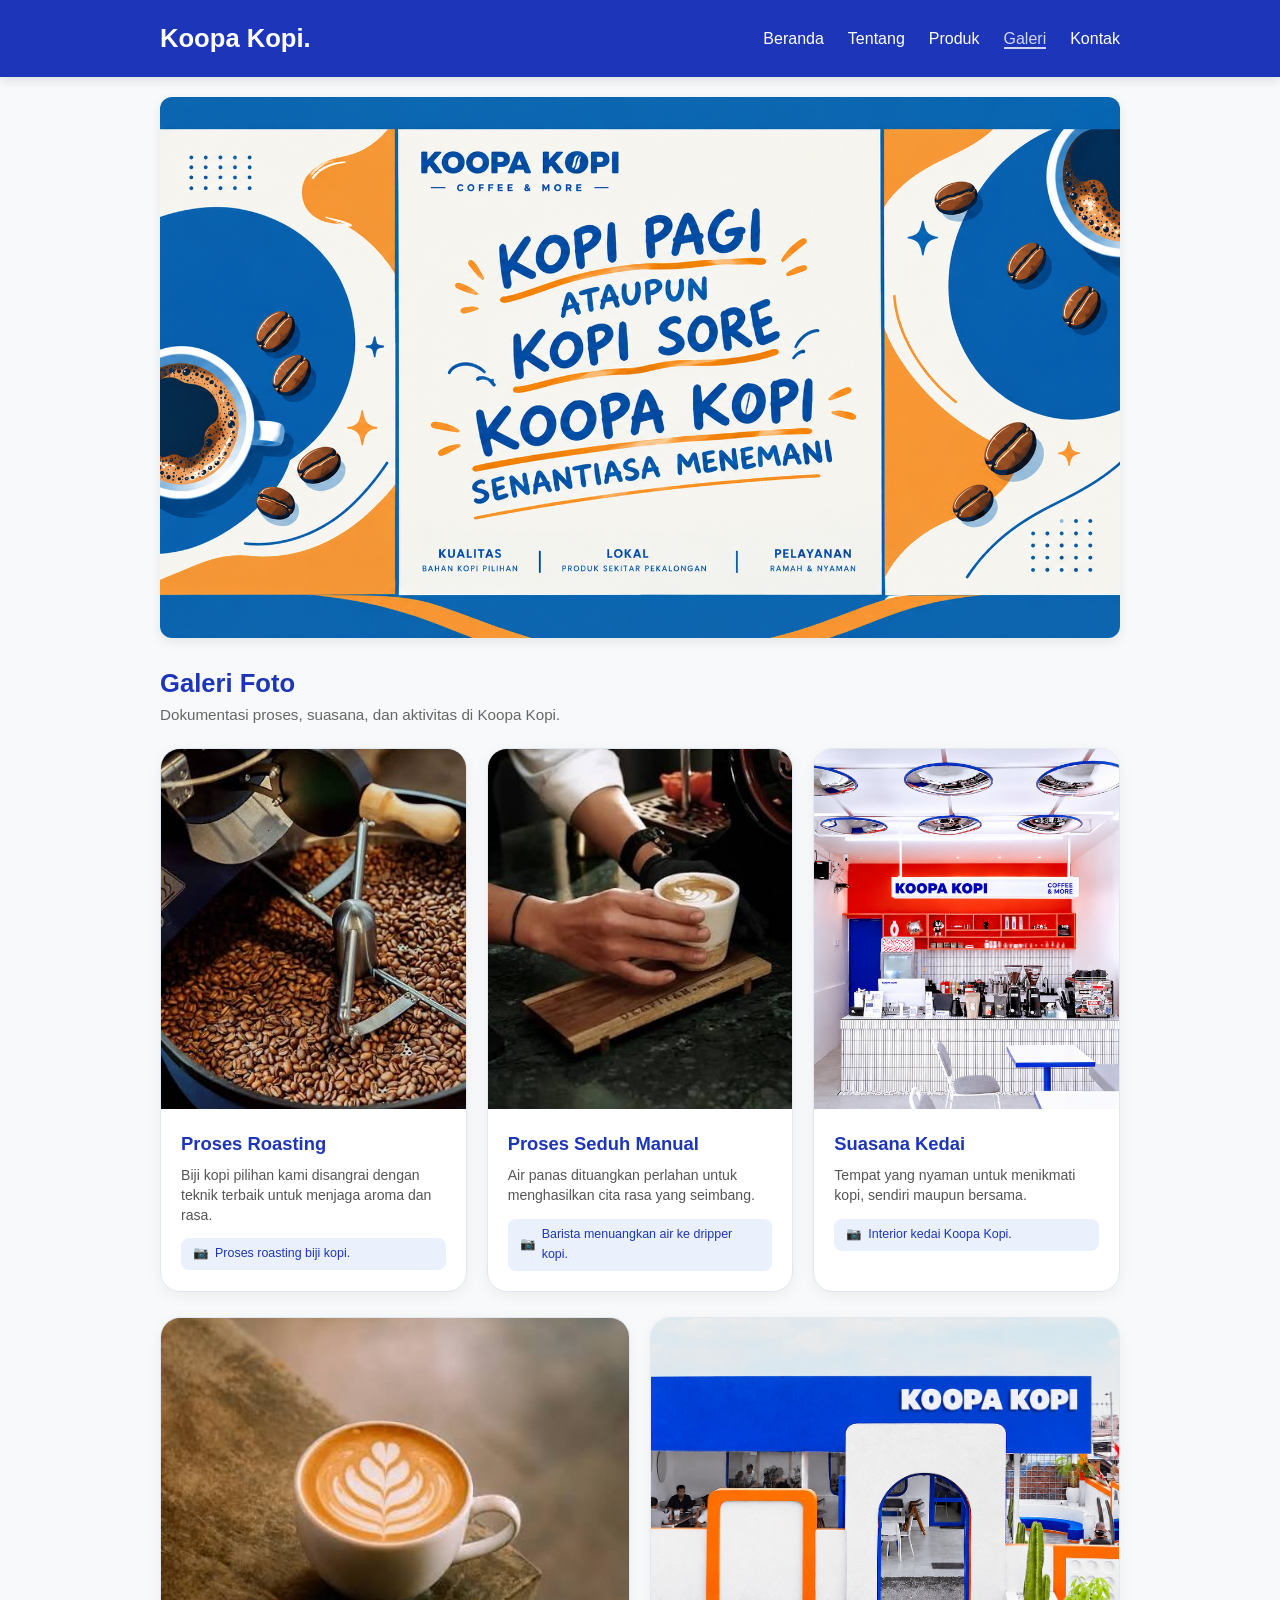
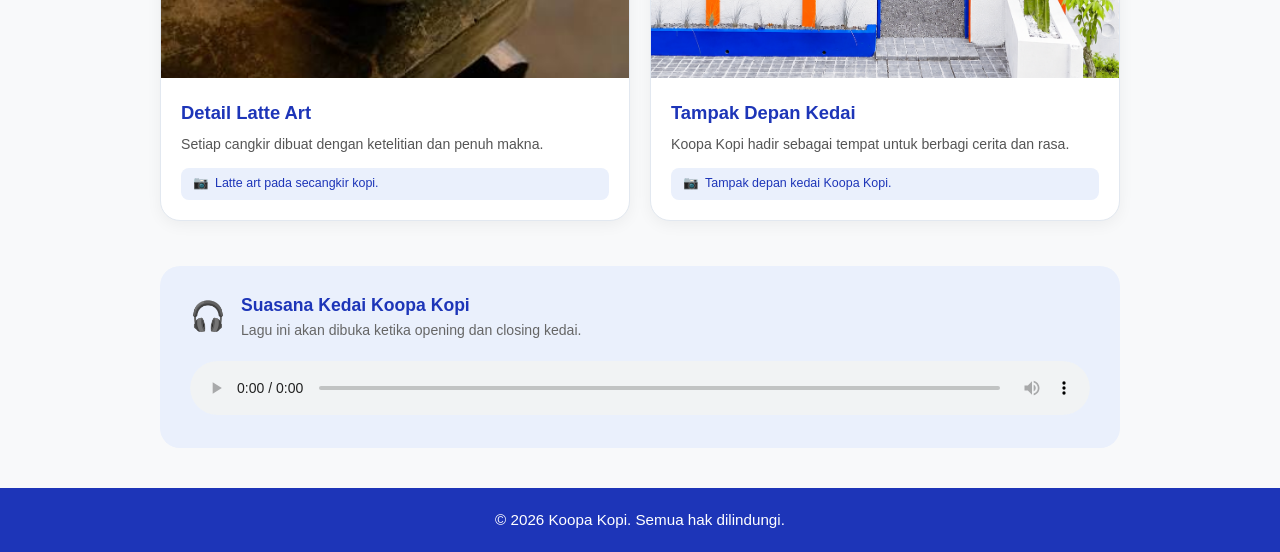
==== galeri.html @ 56ca314f "Menambahkan halaman produk, galeri,audio  dan pembaruan CSS" ====
<!DOCTYPE html>
<html lang="id">
<head>
  <meta charset="UTF-8">
  <meta name="viewport" content="width=device-width, initial-scale=1.0">
  <title>Koopa Kopi - Galeri</title>
  <link rel="stylesheet" href="css/style.css">
</head>
<body>

  <!-- Header & Navigation -->
  <header class="navbar">
    <div class="container nav-container">
      <a href="index.html" class="logo">Koopa Kopi.</a>
      <nav>
        <ul class="nav-links">
          <li><a href="index.html">Beranda</a></li>
          <li><a href="tentang.html">Tentang</a></li>
          <li><a href="produk.html">Produk</a></li>
          <li><a href="galeri.html" class="active">Galeri</a></li>
          <li><a href="#kontak" class="nav-kontak">Kontak</a></li>
        </ul>
      </nav>
    </div>
  </header>

  <!-- Main Content -->
  <main class="container">

    <!-- Hero Banner Galeri -->
    <section class="hero-section">
      <img src="Assets/images/bannergaleri.png" alt="Koopa Kopi Banner - Kopi Pagi ataupun Kopi Sore" class="responsive-banner">
    </section>

    <!-- Galeri Foto Section -->
    <section class="section-block">
      <div class="section-header">
        <h2>Galeri Foto</h2>
        <p>Dokumentasi proses, suasana, dan aktivitas di Koopa Kopi.</p>
      </div>

      <!-- Baris 1: 3 Kolom Card -->
      <div class="gallery-grid-3">
        <!-- Item 1 -->
        <article class="gallery-card">
          <img src="Assets/images/roastkoopa.png" alt="Proses Roasting" class="gallery-card-img">
          <div class="gallery-card-body">
            <h3>Proses Roasting</h3>
            <p class="gallery-desc">Biji kopi pilihan kami disangrai dengan teknik terbaik untuk menjaga aroma dan rasa.</p>
            <div class="gallery-meta-tag">
              <span class="icon-camera">📷</span>
              <span>Proses roasting biji kopi.</span>
            </div>
          </div>
        </article>

        <!-- Item 2 -->
        <article class="gallery-card">
          <img src="Assets/images/seduhkoopa.png" alt="Proses Seduh Manual" class="gallery-card-img">
          <div class="gallery-card-body">
            <h3>Proses Seduh Manual</h3>
            <p class="gallery-desc">Air panas dituangkan perlahan untuk menghasilkan cita rasa yang seimbang.</p>
            <div class="gallery-meta-tag">
              <span class="icon-camera">📷</span>
              <span>Barista menuangkan air ke dripper kopi.</span>
            </div>
          </div>
        </article>

        <!-- Item 3 -->
        <article class="gallery-card">
          <img src="Assets/images/innerkoopa.png" alt="Suasana Kedai" class="gallery-card-img">
          <div class="gallery-card-body">
            <h3>Suasana Kedai</h3>
            <p class="gallery-desc">Tempat yang nyaman untuk menikmati kopi, sendiri maupun bersama.</p>
            <div class="gallery-meta-tag">
              <span class="icon-camera">📷</span>
              <span>Interior kedai Koopa Kopi.</span>
            </div>

          </div>
        </article>
      </div>

      <!-- Baris 2: 2 Kolom Card -->
      <div class="gallery-grid-2">
        <!-- Item 4 -->
        <article class="gallery-card">
          <img src="Assets/images/latteart.png" alt="Detail Latte Art" class="gallery-card-img">
          <div class="gallery-card-body">
            <h3>Detail Latte Art</h3>
            <p class="gallery-desc">Setiap cangkir dibuat dengan ketelitian dan penuh makna.</p>
            <div class="gallery-meta-tag">
              <span class="icon-camera">📷</span>
              <span>Latte art pada secangkir kopi.</span>
            </div>
          </div>
        </article>

        <!-- Item 5 -->
        <article class="gallery-card">
          <img src="Assets/images/koopakedai.png" alt="Tampak Depan Kedai" class="gallery-card-img">
          <div class="gallery-card-body">
            <h3>Tampak Depan Kedai</h3>
            <p class="gallery-desc">Koopa Kopi hadir sebagai tempat untuk berbagi cerita dan rasa.</p>
            <div class="gallery-meta-tag">
              <span class="icon-camera">📷</span>
              <span>Tampak depan kedai Koopa Kopi.</span>
            </div>
          </div>
        </article>
      </div>
    </section>

    <!-- Audio Player Section -->
    <section class="audio-section">
      <div class="audio-container">
        <div class="audio-info">
          <div class="audio-icon">🎧</div>
          <div>
            <h3>Suasana Kedai Koopa Kopi</h3>
            <p>Lagu ini akan dibuka ketika opening dan closing kedai.</p>
          </div>
        </div>
        <div class="audio-player-wrapper">
          <audio controls class="custom-audio-player">
            <source src="assets/audio/lalukoopa.mp3" type="audio/mpeg">
            
          </audio>
        </div>
      </div>
    </section>

  </main>

  <!-- Footer -->
  <footer class="footer">
    <p>© 2026 Koopa Kopi. Semua hak dilindungi.</p>
  </footer>

  <script src="js/script.js"></script>
</body>
</html>
---- css/style.css ----
/* Reset & General Styles */
* {
  margin: 0;
  padding: 0;
  box-sizing: border-box;
  font-family: 'Segoe UI', Tahoma, Geneva, Verdana, sans-serif;
}

body {
  background-color: #f8f9fa;
  color: #333333;
  line-height: 1.6;
}

.container {
  max-width: 1000px;
  margin: 0 auto;
  padding: 0 20px;
}

/* Navbar Style */
.navbar {
  background-color: #1d35b8;
  color: #ffffff;
  padding: 18px 0;
  position: sticky;
  top: 0;
  z-index: 1000;
  box-shadow: 0 4px 10px rgba(0, 0, 0, 0.1);
}

.nav-container {
  display: flex;
  justify-content: space-between;
  align-items: center;
}

.logo {
  font-size: 1.6rem;
  font-weight: 800;
  color: #ffffff;
  text-decoration: none;
}

.nav-links {
  list-style: none;
  display: flex;
  gap: 24px;
}

.nav-links a {
  color: #ffffff;
  text-decoration: none;
  font-size: 1rem;
  font-weight: 500;
  transition: opacity 0.3s ease;
}

.nav-links a:hover,
.nav-links a.active {
  opacity: 0.8;
  border-bottom: 2px solid #ffffff;
}

/* Responsive Banner Header */
.hero-section {
  margin-top: 20px;
  margin-bottom: 25px;
}

.responsive-banner {
  width: 100%;
  height: auto;
  display: block;
  border-radius: 12px;
  box-shadow: 0 4px 12px rgba(0, 0, 0, 0.08);
}

/* Sub-headline & Promo */
.promo-section {
  margin-bottom: 30px;
}

.sub-headline {
  font-weight: 700;
  font-size: 1.1rem;
  color: #222222;
  margin-bottom: 15px;
}

.btn-primary {
  background-color: #2339c9;
  color: #ffffff;
  border: none;
  padding: 10px 20px;
  border-radius: 20px;
  font-size: 0.95rem;
  font-weight: 600;
  cursor: pointer;
  transition: background-color 0.3s ease;
}

.btn-primary:hover {
  background-color: #1a2ba3;
}

.promo-box {
  margin-top: 15px;
  background-color: #e2e8f0;
  border-radius: 20px;
  padding: 10px 20px;
  display: inline-block;
  font-size: 0.85rem;
  color: #111111;
  box-shadow: 0 2px 6px rgba(0,0,0,0.05);
}

.hidden {
  display: none;
}

/* Menu Section (Cards) */
.menu-section {
  margin-bottom: 35px;
}

.card-grid {
  display: grid;
  grid-template-columns: repeat(auto-fit, minmax(280px, 1fr));
  gap: 20px;
}

.card {
  background-color: #ff6b00;
  color: #ffffff;
  border-radius: 24px;
  padding: 20px;
  box-shadow: 0 6px 15px rgba(255, 107, 0, 0.25);
  display: flex;
  flex-direction: column;
}

.card-img {
  width: 100%;
  aspect-ratio: 3 / 4;
  object-fit: cover;
  border-radius: 16px;
  margin-bottom: 15px;
}

.card-body {
  display: flex;
  flex-direction: column;
  flex-grow: 1;
}

.card-title {
  font-size: 1.3rem;
  margin-bottom: 8px;
}

.card-desc {
  font-size: 0.95rem;
  line-height: 1.4;
  margin-bottom: 15px;
  flex-grow: 1;
}

.card-price {
  font-size: 1.4rem;
  font-weight: 800;
}

/* Jam Buka & Lokasi */
.info-section {
  background-color: #1d35b8;
  border-radius: 24px;
  padding: 25px;
  color: #ffffff;
  margin-bottom: 35px;
  box-shadow: 0 6px 15px rgba(29, 53, 184, 0.2);
}

.info-main-title {
  font-size: 1.8rem;
  margin-bottom: 20px;
}

.info-grid {
  display: grid;
  grid-template-columns: repeat(auto-fit, minmax(280px, 1fr));
  gap: 20px;
}

.info-box {
  background-color: #ffffff;
  color: #111111;
  border-radius: 20px;
  padding: 25px 20px;
  display: flex;
  flex-direction: column;
  justify-content: center;
  font-size: 1.05rem;
  line-height: 1.6;
}

/* Halaman Tentang - Nilai Kami */
.values-section {
  margin-bottom: 40px;
}

.section-title {
  font-size: 1.8rem;
  margin-bottom: 20px;
  color: #111111;
}

.values-list {
  display: flex;
  flex-direction: column;
  gap: 15px;
}

.value-card {
  background-color: #ff6b00;
  color: #ffffff;
  border-radius: 20px;
  padding: 20px 25px;
  box-shadow: 0 4px 12px rgba(255, 107, 0, 0.2);
}

.value-card h3 {
  font-size: 1.4rem;
  margin-bottom: 6px;
}

.value-card p {
  font-size: 0.95rem;
  line-height: 1.5;
}

/* Kontak Singkat */
.contact-section {
  padding: 20px 0;
  margin-bottom: 40px;
}

.contact-section h2 {
  font-size: 1.4rem;
  margin-bottom: 8px;
  color: #111111;
}

.contact-section p {
  font-size: 1rem;
  margin-bottom: 10px;
  color: #444444;
}

.btn-whatsapp {
  color: #111111;
  font-weight: 700;
  text-decoration: underline;
  font-size: 1rem;
  display: inline-block;
}

.btn-whatsapp:hover {
  color: #1d35b8;
}

/* Footer Style */
.footer {
  background-color: #1d35b8;
  color: #ffffff;
  text-align: center;
  padding: 20px 0;
  margin-top: 40px;
  font-size: 0.95rem;
}

/* Mobile Responsiveness */
@media (max-width: 600px) {
  .nav-container {
    flex-direction: column;
    gap: 10px;
  }
  
  .info-main-title {
    font-size: 1.5rem;
  }
}

/* Additional Styles for Produk Page */
/* Hero Banner Produk */
.product-hero {
  background-color: #eaf0fc;
  border-radius: 24px;
  padding: 40px;
  display: flex;
  align-items: center;
  justify-content: space-between;
  gap: 30px;
  margin-top: 20px;
  margin-bottom: 40px;
}

.product-hero-text {
  flex: 1;
}

.tag-orange {
  color: #ff6b00;
  font-weight: 700;
  font-size: 1.1rem;
  display: block;
  margin-bottom: 8px;
}

.product-hero-text h1 {
  color: #1d35b8;
  font-size: 2.2rem;
  line-height: 1.2;
  margin-bottom: 12px;
  font-weight: 800;
}

.product-hero-text p {
  color: #666666;
  font-size: 0.95rem;
}

.product-hero-img {
  flex: 1;
}

/* Section Common Titles */
.section-block {
  margin-bottom: 45px;
}

.section-header h2 {
  color: #1d35b8;
  font-size: 1.6rem;
  font-weight: 700;
}

.section-header p {
  color: #666666;
  font-size: 0.95rem;
  margin-bottom: 20px;
}

/* Kategori Produk */
.kategori-grid {
  background-color: #ffffff;
  border-radius: 20px;
  padding: 30px;
  display: flex;
  gap: 30px;
  box-shadow: 0 4px 15px rgba(0,0,0,0.03);
}

.kategori-list {
  flex: 1;
  display: flex;
  flex-direction: column;
  gap: 20px;
  justify-content: center;
}

.kategori-item {
  display: flex;
  align-items: center;
  gap: 15px;
}

.icon-circle {
  width: 44px;
  height: 44px;
  background-color: #1d35b8;
  color: #ffffff;
  border-radius: 50%;
  display: flex;
  align-items: center;
  justify-content: center;
  flex-shrink: 0;
}

.kategori-item h3 {
  font-size: 1rem;
  color: #1d35b8;
  font-weight: 700;
}

.kategori-item p {
  font-size: 0.85rem;
  color: #666666;
}

.kategori-illustration {
  flex: 1;
  background-color: #eaf0fc;
  border-radius: 16px;
  padding: 20px;
  text-align: center;
}

.illustration-img {
  max-width: 100%;
  height: auto;
  max-height: 180px;
  margin-bottom: 15px;
}

.caption-box h4 {
  font-size: 0.85rem;
  color: #1d35b8;
  margin-bottom: 4px;
  text-align: left;
}

.caption-box p {
  font-size: 0.75rem;
  color: #666666;
  text-align: left;
  line-height: 1.3;
}

/* Tabel Harga Produk */
.table-container {
  background-color: #ffffff;
  border-radius: 16px;
  overflow: hidden;
  box-shadow: 0 4px 15px rgba(0,0,0,0.03);
  border: 1px solid #e0e0e0;
}

.table-title {
  background-color: #1d35b8;
  color: #ffffff;
  padding: 10px 20px;
  font-size: 0.85rem;
  font-weight: 600;
}

.product-table {
  width: 100%;
  border-collapse: collapse;
  text-align: left;
}

.product-table th, 
.product-table td {
  padding: 12px 20px;
  font-size: 0.9rem;
}

.product-table th {
  background-color: #1d35b8;
  color: #ffffff;
  font-weight: 600;
  border-top: 1px solid rgba(255,255,255,0.2);
}

.product-table tbody tr {
  border-bottom: 1px solid #eeeeee;
}

.product-table tbody tr:nth-child(even) {
  background-color: #fcfcfc;
}

.product-table tbody tr:last-child {
  border-bottom: none;
}

.badge-orange {
  background-color: #ff6b00;
  color: #ffffff;
  font-size: 0.7rem;
  padding: 2px 8px;
  border-radius: 10px;
  margin-left: 6px;
  font-weight: 600;
}

/* Galeri Grid - 4 Kolom */
.gallery-grid {
  grid-template-columns: repeat(auto-fit, minmax(220px, 1fr));
}

.card-with-badge {
  position: relative;
}

.card-badge {
  position: absolute;
  top: 12px;
  right: 12px;
  background-color: #ff6b00;
  color: #ffffff;
  font-size: 0.75rem;
  font-weight: 700;
  padding: 4px 10px;
  border-radius: 12px;
  box-shadow: 0 2px 5px rgba(0,0,0,0.2);
}

/* Responsive produk.html */
@media (max-width: 768px) {
  .product-hero,
  .kategori-grid {
    flex-direction: column;
  }
}

/* Galeri HTML */

/* Grid Layout Galeri Baris 1 (3 Kolom) */
.gallery-grid-3 {
  display: grid;
  grid-template-columns: repeat(auto-fit, minmax(280px, 1fr));
  gap: 20px;
  margin-bottom: 25px;
}

/* Grid Layout Galeri Baris 2 (2 Kolom) */
.gallery-grid-2 {
  display: grid;
  grid-template-columns: repeat(auto-fit, minmax(320px, 1fr));
  gap: 20px;
  margin-bottom: 40px;
}

/* Card Galeri Style */
.gallery-card {
  background-color: #ffffff;
  border-radius: 20px;
  overflow: hidden;
  box-shadow: 0 4px 15px rgba(0, 0, 0, 0.05);
  border: 1px solid #e2e8f0;
  display: flex;
  flex-direction: column;
}

.gallery-card-img {
  width: 100%;
  height: 360px;
  object-fit: cover;
}

.gallery-card-body {
  padding: 20px;
  display: flex;
  flex-direction: column;
  gap: 8px;
  flex-grow: 1;
}

.gallery-card-body h3 {
  color: #1d35b8;
  font-size: 1.15rem;
  font-weight: 700;
}

.gallery-desc {
  color: #555555;
  font-size: 0.88rem;
  line-height: 1.4;
}

.gallery-meta-tag {
  background-color: #eaf0fc;
  color: #1d35b8;
  padding: 6px 12px;
  border-radius: 8px;
  font-size: 0.78rem;
  display: flex;
  align-items: center;
  gap: 6px;
  margin-top: 5px;
}

.gallery-alt-text {
  color: #888888;
  font-size: 0.72rem;
}

/* Audio Player Section */
.audio-section {
  margin-bottom: 40px;
}

.audio-container {
  background-color: #eaf0fc;
  border-radius: 20px;
  padding: 25px 30px;
  display: flex;
  flex-direction: column;
  gap: 20px;
}

.audio-info {
  display: flex;
  align-items: center;
  gap: 15px;
}

.audio-icon {
  font-size: 1.8rem;
  color: #1d35b8;
}

.audio-info h3 {
  color: #1d35b8;
  font-size: 1.1rem;
  font-weight: 700;
}

.audio-info p {
  color: #666666;
  font-size: 0.88rem;
}

.custom-audio-player {
  width: 100%;
  border-radius: 30px;
  outline: none;
}
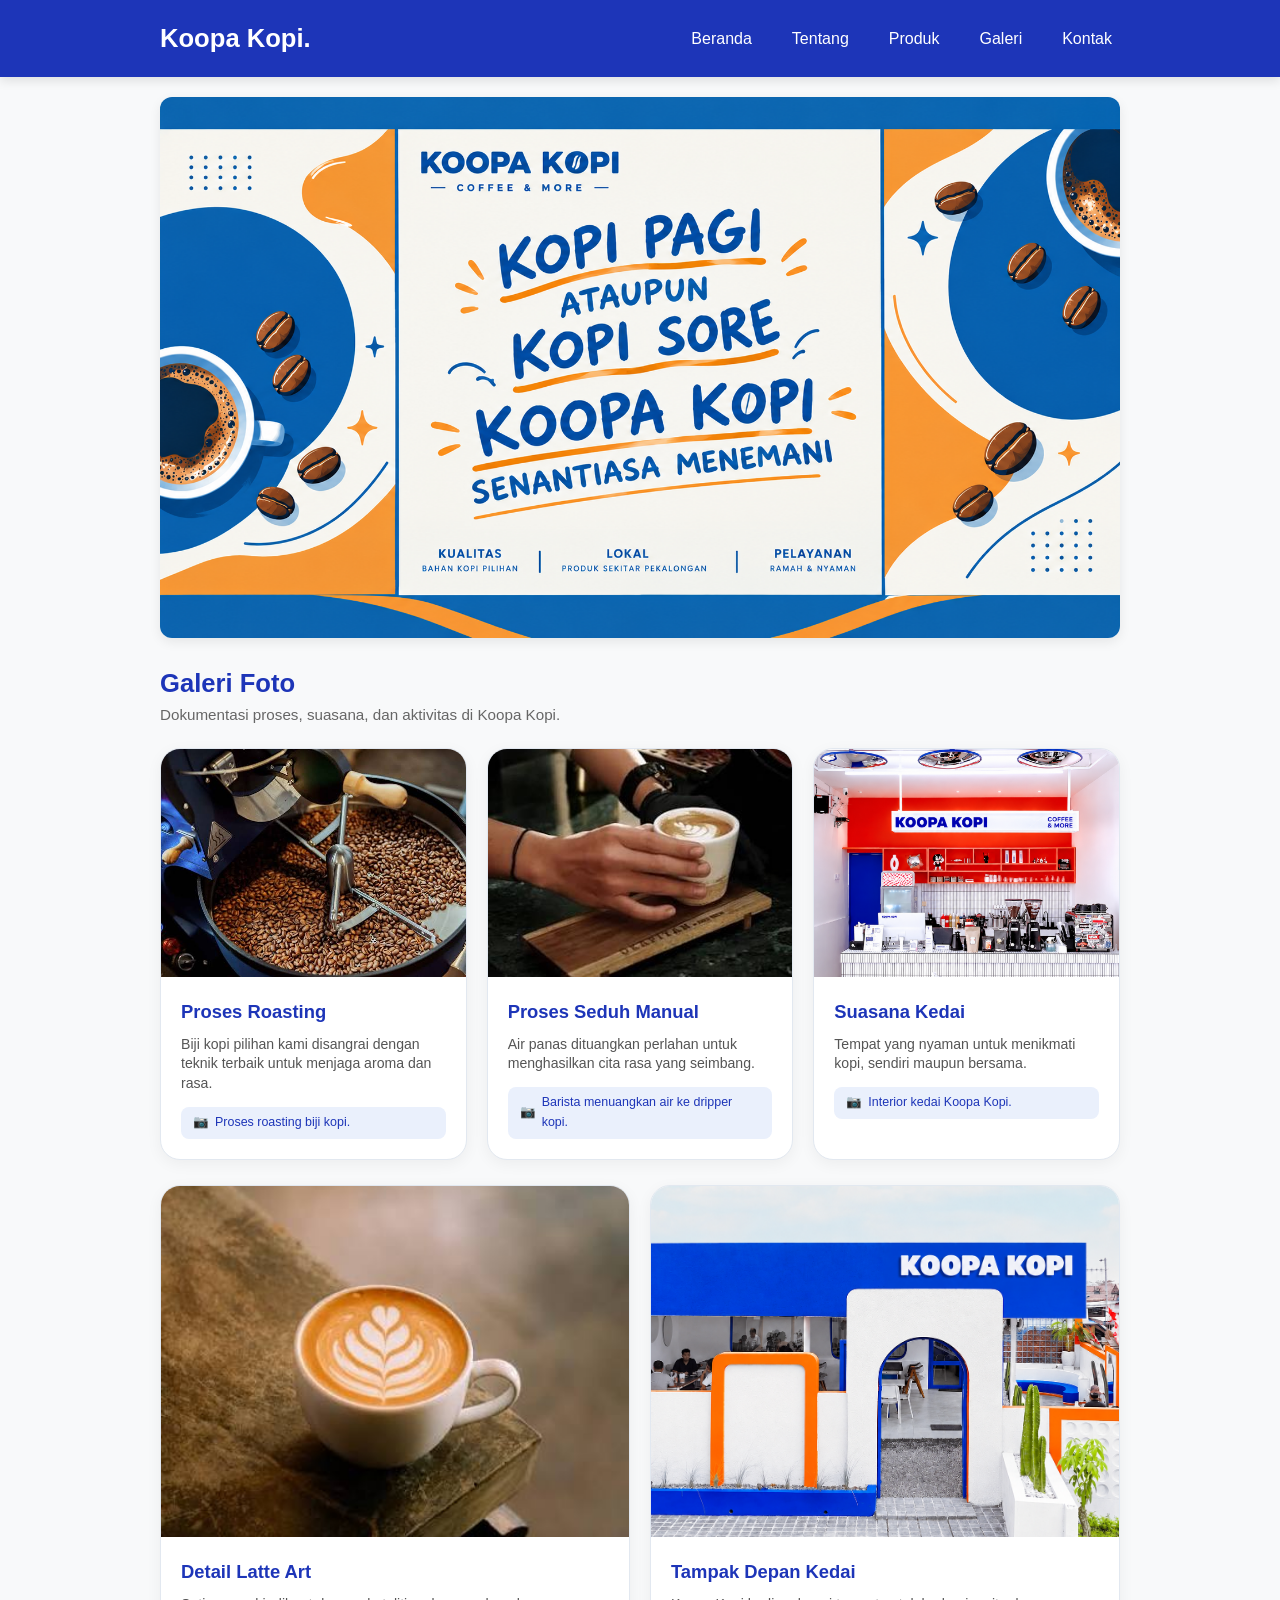
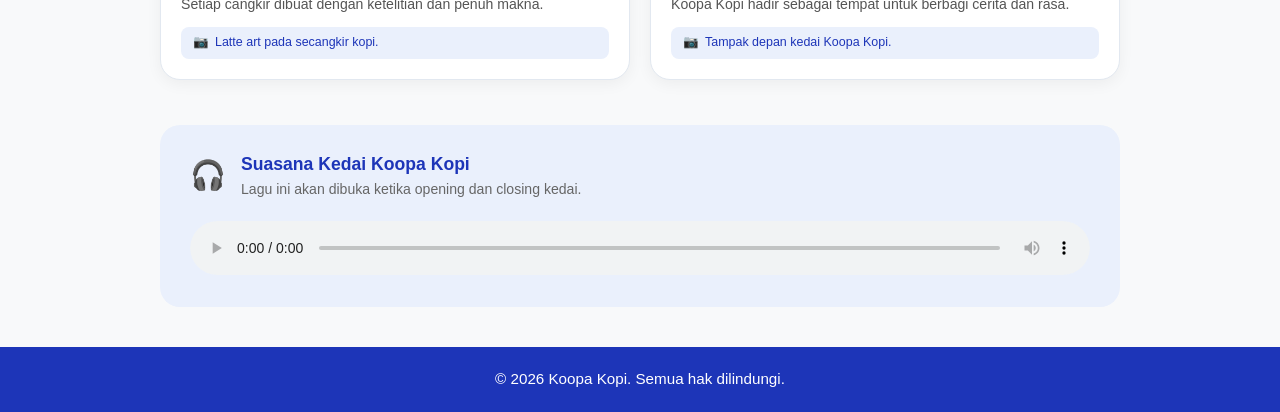
==== commit 3cfe9993: "P-08 feat: tambahkan hamburger menu mobile view dan update header navbar sesuai saran pak reza." ====
--- a/galeri.html
+++ b/galeri.html
@@ -9,20 +9,24 @@
 <body>
 
   <!-- Header & Navigation -->
-  <header class="navbar">
-    <div class="container nav-container">
-      <a href="index.html" class="logo">Koopa Kopi.</a>
-      <nav>
-        <ul class="nav-links">
-          <li><a href="index.html">Beranda</a></li>
-          <li><a href="tentang.html">Tentang</a></li>
-          <li><a href="produk.html">Produk</a></li>
-          <li><a href="galeri.html" class="active">Galeri</a></li>
-          <li><a href="#kontak" class="nav-kontak">Kontak</a></li>
-        </ul>
-      </nav>
-    </div>
-  </header>
+<header class="navbar">
+  <div class="container nav-container">
+    <a href="index.html" class="logo">Koopa Kopi.</a>
+    
+    <nav>
+      <input type="checkbox" id="menu-toggle" class="menu-toggle">
+      <label for="menu-toggle" class="hamburger">&#9776;</label>
+
+      <ul class="nav-links">
+        <li><a href="index.html">Beranda</a></li>
+        <li><a href="tentang.html">Tentang</a></li>
+        <li><a href="produk.html">Produk</a></li>
+        <li><a href="galeri.html">Galeri</a></li>
+        <li><a href="kontak.html">Kontak</a></li>
+      </ul>
+    </nav>
+  </div>
+</header>
 
   <!-- Main Content -->
   <main class="container">
@@ -124,7 +128,7 @@
         </div>
         <div class="audio-player-wrapper">
           <audio controls class="custom-audio-player">
-            <source src="assets/audio/lalukoopa.mp3" type="audio/mpeg">
+            <source src="Assets/audio/lalukoopa.mp3" type="audio/mpeg">
             
           </audio>
         </div>
--- a/css/style.css
+++ b/css/style.css
@@ -1,27 +1,78 @@
-/* Reset & General Styles */
-* {
+:root {
+  --color-primary: #1d35b8;
+  --color-primary-strong: #142588;
+  --color-focus: #ff6b00;
+  --color-focus-hover: #e05e00;
+
+  --color-surface: #ffffff;
+  --color-surface-subtle: #f8f9fa;
+  --color-surface-accent: #eaf0fc;
+  --color-text: #333333;
+  --color-text-dark: #111111;
+  --color-muted: #666666;
+  --color-border: #e0e0e0;
+  --color-border-dark: #cbd5e1;
+
+  --font-family: 'Segoe UI', Tahoma, Geneva, Verdana, sans-serif;
+  --line-height-body: 1.6;
+  --line-height-heading: 1.25;
+
+  --space-1: 4px;
+  --space-2: 8px;
+  --space-3: 12px;
+  --space-4: 16px;
+  --space-5: clamp(16px, 2.5vw, 20px);
+  --space-6: clamp(20px, 3.5vw, 25px);
+  --space-7: clamp(28px, 4.5vw, 35px);
+
+  --radius-sm: 8px;
+  --radius-md: 12px;
+  --radius-lg: 16px;
+  --radius-xl: 20px;
+  --radius-pill: 30px;
+
+  --shadow-sm: 0 2px 6px rgba(0, 0, 0, 0.05);
+  --shadow-md: 0 4px 12px rgba(0, 0, 0, 0.08);
+  --shadow-lg: 0 6px 15px rgba(29, 53, 184, 0.2);
+  --shadow-orange: 0 6px 15px rgba(255, 107, 0, 0.25);
+}
+
+/* reset & focus keyboard */
+*, *::before, *::after {
   margin: 0;
   padding: 0;
   box-sizing: border-box;
-  font-family: 'Segoe UI', Tahoma, Geneva, Verdana, sans-serif;
+  font-family: var(--font-family);
 }
 
 body {
-  background-color: #f8f9fa;
-  color: #333333;
-  line-height: 1.6;
-}
-
+  background-color: var(--color-surface-subtle);
+  color: var(--color-text);
+  line-height: var(--line-height-body);
+  overflow-x: hidden;
+}
+
+:focus-visible {
+  outline: 3px solid var(--color-focus);
+  outline-offset: 3px;
+}
+
+img, video {
+  max-width: 100%;
+  height: auto;
+  display: block;
+}
+
+/* layout & navbar */
 .container {
   max-width: 1000px;
   margin: 0 auto;
-  padding: 0 20px;
-}
-
-/* Navbar Style */
+  padding: 0 var(--space-5);
+}
+
 .navbar {
-  background-color: #1d35b8;
-  color: #ffffff;
+  background-color: var(--color-primary);
+  color: var(--color-surface);
   padding: 18px 0;
   position: sticky;
   top: 0;
@@ -31,69 +82,74 @@
 
 .nav-container {
   display: flex;
-  justify-content: space-between;
+  flex-direction: column;
   align-items: center;
+  gap: 12px;
 }
 
 .logo {
-  font-size: 1.6rem;
+  font-size: clamp(1.3rem, 1rem + 1vw, 1.6rem);
   font-weight: 800;
-  color: #ffffff;
+  color: var(--color-surface);
   text-decoration: none;
 }
 
 .nav-links {
   list-style: none;
   display: flex;
-  gap: 24px;
+  flex-wrap: wrap;
+  justify-content: center;
+  gap: 12px 24px;
 }
 
 .nav-links a {
-  color: #ffffff;
+  color: var(--color-surface);
   text-decoration: none;
   font-size: 1rem;
   font-weight: 500;
-  transition: opacity 0.3s ease;
+  padding: var(--space-1) var(--space-2);
+  border-radius: var(--radius-sm);
+  transition: opacity 0.3s ease, background-color 0.3s ease;
 }
 
 .nav-links a:hover,
 .nav-links a.active {
-  opacity: 0.8;
-  border-bottom: 2px solid #ffffff;
-}
-
-/* Responsive Banner Header */
+  opacity: 0.9;
+  border-bottom: 2px solid var(--color-surface);
+  background-color: var(--color-primary-strong);
+}
+
+/* hero section */
 .hero-section {
-  margin-top: 20px;
-  margin-bottom: 25px;
+  margin-top: var(--space-5);
+  margin-bottom: var(--space-6);
 }
 
 .responsive-banner {
   width: 100%;
   height: auto;
-  display: block;
-  border-radius: 12px;
-  box-shadow: 0 4px 12px rgba(0, 0, 0, 0.08);
-}
-
-/* Sub-headline & Promo */
+  object-fit: cover;
+  border-radius: var(--radius-md);
+  box-shadow: var(--shadow-md);
+}
+
 .promo-section {
   margin-bottom: 30px;
 }
 
 .sub-headline {
   font-weight: 700;
-  font-size: 1.1rem;
+  font-size: clamp(1rem, 0.9rem + 0.5vw, 1.1rem);
   color: #222222;
   margin-bottom: 15px;
 }
 
 .btn-primary {
-  background-color: #2339c9;
-  color: #ffffff;
+  background-color: var(--color-primary);
+  color: var(--color-surface);
   border: none;
   padding: 10px 20px;
-  border-radius: 20px;
+  border-radius: var(--radius-pill);
   font-size: 0.95rem;
   font-weight: 600;
   cursor: pointer;
@@ -101,50 +157,51 @@
 }
 
 .btn-primary:hover {
-  background-color: #1a2ba3;
+  background-color: var(--color-primary-strong);
 }
 
 .promo-box {
   margin-top: 15px;
   background-color: #e2e8f0;
-  border-radius: 20px;
+  border-radius: var(--radius-xl);
   padding: 10px 20px;
   display: inline-block;
   font-size: 0.85rem;
-  color: #111111;
-  box-shadow: 0 2px 6px rgba(0,0,0,0.05);
+  color: var(--color-text-dark);
+  box-shadow: var(--shadow-sm);
 }
 
 .hidden {
   display: none;
 }
 
-/* Menu Section (Cards) */
+/* cards & grid */
 .menu-section {
-  margin-bottom: 35px;
+  margin-bottom: var(--space-7);
 }
 
 .card-grid {
   display: grid;
-  grid-template-columns: repeat(auto-fit, minmax(280px, 1fr));
-  gap: 20px;
+  grid-template-columns: repeat(auto-fill, minmax(min(100%, 280px), 1fr));
+  gap: var(--space-5);
 }
 
 .card {
-  background-color: #ff6b00;
-  color: #ffffff;
+  background-color: var(--color-focus);
+  color: var(--color-surface);
   border-radius: 24px;
-  padding: 20px;
-  box-shadow: 0 6px 15px rgba(255, 107, 0, 0.25);
-  display: flex;
-  flex-direction: column;
+  padding: var(--space-5);
+  box-shadow: var(--shadow-orange);
+  display: flex;
+  flex-direction: column;
+  justify-content: space-between;
 }
 
 .card-img {
   width: 100%;
   aspect-ratio: 3 / 4;
   object-fit: cover;
-  border-radius: 16px;
+  border-radius: var(--radius-lg);
   margin-bottom: 15px;
 }
 
@@ -155,7 +212,7 @@
 }
 
 .card-title {
-  font-size: 1.3rem;
+  font-size: clamp(1.1rem, 1rem + 0.5vw, 1.3rem);
   margin-bottom: 8px;
 }
 
@@ -171,48 +228,47 @@
   font-weight: 800;
 }
 
-/* Jam Buka & Lokasi */
+/* info section */
 .info-section {
-  background-color: #1d35b8;
+  background-color: var(--color-primary);
   border-radius: 24px;
-  padding: 25px;
-  color: #ffffff;
-  margin-bottom: 35px;
-  box-shadow: 0 6px 15px rgba(29, 53, 184, 0.2);
+  padding: var(--space-6);
+  color: var(--color-surface);
+  margin-bottom: var(--space-7);
+  box-shadow: var(--shadow-lg);
 }
 
 .info-main-title {
-  font-size: 1.8rem;
-  margin-bottom: 20px;
+  font-size: clamp(1.4rem, 1rem + 1vw, 1.8rem);
+  margin-bottom: var(--space-5);
 }
 
 .info-grid {
   display: grid;
-  grid-template-columns: repeat(auto-fit, minmax(280px, 1fr));
-  gap: 20px;
+  grid-template-columns: repeat(auto-fill, minmax(min(100%, 280px), 1fr));
+  gap: var(--space-5);
 }
 
 .info-box {
-  background-color: #ffffff;
-  color: #111111;
-  border-radius: 20px;
-  padding: 25px 20px;
+  background-color: var(--color-surface);
+  color: var(--color-text-dark);
+  border-radius: var(--radius-xl);
+  padding: var(--space-6) var(--space-5);
   display: flex;
   flex-direction: column;
   justify-content: center;
   font-size: 1.05rem;
-  line-height: 1.6;
-}
-
-/* Halaman Tentang - Nilai Kami */
+  line-height: var(--line-height-body);
+}
+
 .values-section {
   margin-bottom: 40px;
 }
 
 .section-title {
-  font-size: 1.8rem;
-  margin-bottom: 20px;
-  color: #111111;
+  font-size: clamp(1.4rem, 1rem + 1vw, 1.8rem);
+  margin-bottom: var(--space-5);
+  color: var(--color-text-dark);
 }
 
 .values-list {
@@ -222,11 +278,11 @@
 }
 
 .value-card {
-  background-color: #ff6b00;
-  color: #ffffff;
-  border-radius: 20px;
-  padding: 20px 25px;
-  box-shadow: 0 4px 12px rgba(255, 107, 0, 0.2);
+  background-color: var(--color-focus);
+  color: var(--color-surface);
+  border-radius: var(--radius-xl);
+  padding: var(--space-5) var(--space-6);
+  box-shadow: var(--shadow-orange);
 }
 
 .value-card h3 {
@@ -239,16 +295,15 @@
   line-height: 1.5;
 }
 
-/* Kontak Singkat */
 .contact-section {
-  padding: 20px 0;
+  padding: var(--space-5) 0;
   margin-bottom: 40px;
 }
 
 .contact-section h2 {
   font-size: 1.4rem;
-  margin-bottom: 8px;
-  color: #111111;
+  margin-bottom: var(--space-2);
+  color: var(--color-text-dark);
 }
 
 .contact-section p {
@@ -258,7 +313,7 @@
 }
 
 .btn-whatsapp {
-  color: #111111;
+  color: var(--color-text-dark);
   font-weight: 700;
   text-decoration: underline;
   font-size: 1rem;
@@ -266,42 +321,18 @@
 }
 
 .btn-whatsapp:hover {
-  color: #1d35b8;
-}
-
-/* Footer Style */
-.footer {
-  background-color: #1d35b8;
-  color: #ffffff;
-  text-align: center;
-  padding: 20px 0;
-  margin-top: 40px;
-  font-size: 0.95rem;
-}
-
-/* Mobile Responsiveness */
-@media (max-width: 600px) {
-  .nav-container {
-    flex-direction: column;
-    gap: 10px;
-  }
-  
-  .info-main-title {
-    font-size: 1.5rem;
-  }
-}
-
-/* Additional Styles for Produk Page */
-/* Hero Banner Produk */
+  color: var(--color-primary);
+}
+
+/* product section */
 .product-hero {
-  background-color: #eaf0fc;
+  background-color: var(--color-surface-accent);
   border-radius: 24px;
   padding: 40px;
   display: flex;
-  align-items: center;
-  justify-content: space-between;
-  gap: 30px;
-  margin-top: 20px;
+  flex-direction: column;
+  gap: 20px;
+  margin-top: var(--space-5);
   margin-bottom: 40px;
 }
 
@@ -310,23 +341,23 @@
 }
 
 .tag-orange {
-  color: #ff6b00;
+  color: var(--color-focus);
   font-weight: 700;
   font-size: 1.1rem;
   display: block;
-  margin-bottom: 8px;
+  margin-bottom: var(--space-2);
 }
 
 .product-hero-text h1 {
-  color: #1d35b8;
-  font-size: 2.2rem;
+  color: var(--color-primary);
+  font-size: clamp(1.6rem, 1.2rem + 1.2vw, 2.2rem);
   line-height: 1.2;
-  margin-bottom: 12px;
+  margin-bottom: var(--space-3);
   font-weight: 800;
 }
 
 .product-hero-text p {
-  color: #666666;
+  color: var(--color-muted);
   font-size: 0.95rem;
 }
 
@@ -334,30 +365,29 @@
   flex: 1;
 }
 
-/* Section Common Titles */
 .section-block {
   margin-bottom: 45px;
 }
 
 .section-header h2 {
-  color: #1d35b8;
-  font-size: 1.6rem;
+  color: var(--color-primary);
+  font-size: clamp(1.3rem, 1rem + 0.8vw, 1.6rem);
   font-weight: 700;
 }
 
 .section-header p {
-  color: #666666;
+  color: var(--color-muted);
   font-size: 0.95rem;
-  margin-bottom: 20px;
-}
-
-/* Kategori Produk */
+  margin-bottom: var(--space-5);
+}
+
 .kategori-grid {
-  background-color: #ffffff;
-  border-radius: 20px;
+  background-color: var(--color-surface);
+  border-radius: var(--radius-xl);
   padding: 30px;
   display: flex;
-  gap: 30px;
+  flex-direction: column;
+  gap: 25px;
   box-shadow: 0 4px 15px rgba(0,0,0,0.03);
 }
 
@@ -365,7 +395,7 @@
   flex: 1;
   display: flex;
   flex-direction: column;
-  gap: 20px;
+  gap: var(--space-5);
   justify-content: center;
 }
 
@@ -378,8 +408,8 @@
 .icon-circle {
   width: 44px;
   height: 44px;
-  background-color: #1d35b8;
-  color: #ffffff;
+  background-color: var(--color-primary);
+  color: var(--color-surface);
   border-radius: 50%;
   display: flex;
   align-items: center;
@@ -389,56 +419,65 @@
 
 .kategori-item h3 {
   font-size: 1rem;
-  color: #1d35b8;
+  color: var(--color-primary);
   font-weight: 700;
 }
 
 .kategori-item p {
   font-size: 0.85rem;
-  color: #666666;
+  color: var(--color-muted);
 }
 
 .kategori-illustration {
   flex: 1;
-  background-color: #eaf0fc;
-  border-radius: 16px;
-  padding: 20px;
+  background-color: var(--color-surface-accent);
+  border-radius: var(--radius-lg);
+  padding: var(--space-5);
   text-align: center;
 }
 
 .illustration-img {
-  max-width: 100%;
+  width: 100%;
+  max-width: 18rem;
   height: auto;
-  max-height: 180px;
-  margin-bottom: 15px;
+  aspect-ratio: 4 / 3;
+  object-fit: cover;
+  margin: 0 auto 15px auto;
+  border-radius: var(--radius-md);
 }
 
 .caption-box h4 {
   font-size: 0.85rem;
-  color: #1d35b8;
-  margin-bottom: 4px;
+  color: var(--color-primary);
+  margin-bottom: var(--space-1);
   text-align: left;
 }
 
 .caption-box p {
   font-size: 0.75rem;
-  color: #666666;
+  color: var(--color-muted);
   text-align: left;
   line-height: 1.3;
 }
 
-/* Tabel Harga Produk */
+/* wrapper tabel scroll p07 */
 .table-container {
-  background-color: #ffffff;
-  border-radius: 16px;
-  overflow: hidden;
+  background-color: var(--color-surface);
+  border-radius: var(--radius-lg);
+  overflow-x: auto;
+  -webkit-overflow-scrolling: touch;
   box-shadow: 0 4px 15px rgba(0,0,0,0.03);
-  border: 1px solid #e0e0e0;
+  border: 1px solid var(--color-border);
+}
+
+.table-container:focus-visible {
+  outline: 3px solid var(--color-focus);
+  outline-offset: 2px;
 }
 
 .table-title {
-  background-color: #1d35b8;
-  color: #ffffff;
+  background-color: var(--color-primary);
+  color: var(--color-surface);
   padding: 10px 20px;
   font-size: 0.85rem;
   font-weight: 600;
@@ -446,19 +485,20 @@
 
 .product-table {
   width: 100%;
+  min-width: 500px;
   border-collapse: collapse;
   text-align: left;
 }
 
 .product-table th, 
 .product-table td {
-  padding: 12px 20px;
+  padding: var(--space-3) var(--space-5);
   font-size: 0.9rem;
 }
 
 .product-table th {
-  background-color: #1d35b8;
-  color: #ffffff;
+  background-color: var(--color-primary);
+  color: var(--color-surface);
   font-weight: 600;
   border-top: 1px solid rgba(255,255,255,0.2);
 }
@@ -476,18 +516,20 @@
 }
 
 .badge-orange {
-  background-color: #ff6b00;
-  color: #ffffff;
+  background-color: var(--color-focus);
+  color: var(--color-surface);
   font-size: 0.7rem;
-  padding: 2px 8px;
+  padding: 2px var(--space-2);
   border-radius: 10px;
   margin-left: 6px;
   font-weight: 600;
 }
 
-/* Galeri Grid - 4 Kolom */
+/* gallery section */
 .gallery-grid {
-  grid-template-columns: repeat(auto-fit, minmax(220px, 1fr));
+  display: grid;
+  grid-template-columns: repeat(auto-fill, minmax(min(100%, 220px), 1fr));
+  gap: var(--space-5);
 }
 
 .card-with-badge {
@@ -498,45 +540,32 @@
   position: absolute;
   top: 12px;
   right: 12px;
-  background-color: #ff6b00;
-  color: #ffffff;
+  background-color: var(--color-focus);
+  color: var(--color-surface);
   font-size: 0.75rem;
   font-weight: 700;
   padding: 4px 10px;
-  border-radius: 12px;
+  border-radius: var(--radius-md);
   box-shadow: 0 2px 5px rgba(0,0,0,0.2);
 }
 
-/* Responsive produk.html */
-@media (max-width: 768px) {
-  .product-hero,
-  .kategori-grid {
-    flex-direction: column;
-  }
-}
-
-/* Galeri HTML */
-
-/* Grid Layout Galeri Baris 1 (3 Kolom) */
 .gallery-grid-3 {
   display: grid;
-  grid-template-columns: repeat(auto-fit, minmax(280px, 1fr));
-  gap: 20px;
-  margin-bottom: 25px;
-}
-
-/* Grid Layout Galeri Baris 2 (2 Kolom) */
+  grid-template-columns: repeat(auto-fill, minmax(min(100%, 280px), 1fr));
+  gap: var(--space-5);
+  margin-bottom: var(--space-6);
+}
+
 .gallery-grid-2 {
   display: grid;
-  grid-template-columns: repeat(auto-fit, minmax(320px, 1fr));
-  gap: 20px;
+  grid-template-columns: repeat(auto-fill, minmax(min(100%, 320px), 1fr));
+  gap: var(--space-5);
   margin-bottom: 40px;
 }
 
-/* Card Galeri Style */
 .gallery-card {
-  background-color: #ffffff;
-  border-radius: 20px;
+  background-color: var(--color-surface);
+  border-radius: var(--radius-xl);
   overflow: hidden;
   box-shadow: 0 4px 15px rgba(0, 0, 0, 0.05);
   border: 1px solid #e2e8f0;
@@ -546,20 +575,20 @@
 
 .gallery-card-img {
   width: 100%;
-  height: 360px;
+  aspect-ratio: 4 / 3;
   object-fit: cover;
 }
 
 .gallery-card-body {
-  padding: 20px;
-  display: flex;
-  flex-direction: column;
-  gap: 8px;
+  padding: var(--space-5);
+  display: flex;
+  flex-direction: column;
+  gap: var(--space-2);
   flex-grow: 1;
 }
 
 .gallery-card-body h3 {
-  color: #1d35b8;
+  color: var(--color-primary);
   font-size: 1.15rem;
   font-weight: 700;
 }
@@ -571,10 +600,10 @@
 }
 
 .gallery-meta-tag {
-  background-color: #eaf0fc;
-  color: #1d35b8;
-  padding: 6px 12px;
-  border-radius: 8px;
+  background-color: var(--color-surface-accent);
+  color: var(--color-primary);
+  padding: 6px var(--space-3);
+  border-radius: var(--radius-sm);
   font-size: 0.78rem;
   display: flex;
   align-items: center;
@@ -587,18 +616,17 @@
   font-size: 0.72rem;
 }
 
-/* Audio Player Section */
 .audio-section {
   margin-bottom: 40px;
 }
 
 .audio-container {
-  background-color: #eaf0fc;
-  border-radius: 20px;
+  background-color: var(--color-surface-accent);
+  border-radius: var(--radius-xl);
   padding: 25px 30px;
   display: flex;
   flex-direction: column;
-  gap: 20px;
+  gap: var(--space-5);
 }
 
 .audio-info {
@@ -609,22 +637,292 @@
 
 .audio-icon {
   font-size: 1.8rem;
-  color: #1d35b8;
+  color: var(--color-primary);
 }
 
 .audio-info h3 {
-  color: #1d35b8;
+  color: var(--color-primary);
   font-size: 1.1rem;
   font-weight: 700;
 }
 
 .audio-info p {
-  color: #666666;
+  color: var(--color-muted);
   font-size: 0.88rem;
 }
 
 .custom-audio-player {
   width: 100%;
-  border-radius: 30px;
+  border-radius: var(--radius-pill);
   outline: none;
+}
+
+/* form contact */
+.contact-card-container {
+  background-color: var(--color-surface);
+  border-radius: var(--radius-xl);
+  padding: var(--space-7);
+  box-shadow: 0 4px 15px rgba(0,0,0,0.03);
+  border: 1px solid var(--color-border);
+}
+
+.contact-form {
+  display: flex;
+  flex-direction: column;
+  gap: 22px;
+}
+
+.form-group {
+  display: flex;
+  flex-direction: column;
+  gap: var(--space-2);
+}
+
+.form-group label {
+  font-weight: 700;
+  color: var(--color-primary);
+  font-size: 0.95rem;
+}
+
+.required-star {
+  color: var(--color-focus);
+}
+
+.contact-form input[type="text"],
+.contact-form input[type="email"],
+.contact-form input[type="tel"],
+.contact-form select,
+.contact-form textarea {
+  width: 100%;
+  padding: 12px 16px;
+  border: 1px solid #cccccc;
+  border-radius: var(--radius-md);
+  font-size: 0.95rem;
+  background-color: #fcfcfc;
+  transition: all 0.3s ease;
+}
+
+.help-text {
+  color: var(--color-muted);
+  font-size: 0.8rem;
+  margin-top: -2px;
+}
+
+.form-fieldset {
+  border: 1px solid var(--color-border);
+  border-radius: var(--radius-lg);
+  padding: 18px var(--space-5);
+  background-color: #fafafa;
+  margin-bottom: var(--space-4);
+  position: relative;
+}
+
+.form-fieldset legend {
+  font-weight: 700;
+  color: var(--color-primary);
+  font-size: 0.95rem;
+  padding: 0 10px;
+  background-color: #fafafa;
+  margin-left: 10px;
+  display: table;
+  width: auto;
+}
+
+.radio-group {
+  display: flex;
+  flex-direction: column;
+  gap: 12px;
+  margin-top: 10px;
+}
+
+.radio-group label {
+  font-weight: 500;
+  color: var(--color-text);
+  cursor: pointer;
+  display: flex;
+  align-items: center;
+  gap: var(--space-2);
+  font-size: 0.92rem;
+}
+
+.btn-primary-orange {
+  background-color: var(--color-focus);
+  color: var(--color-surface);
+  border: none;
+  padding: 14px 24px;
+  border-radius: 14px;
+  font-size: 1rem;
+  font-weight: 700;
+  cursor: pointer;
+  transition: background-color 0.3s ease;
+  align-self: flex-start;
+  margin-top: 10px;
+  box-shadow: var(--shadow-orange);
+}
+
+.btn-primary-orange:hover {
+  background-color: var(--color-focus-hover);
+}
+
+.preview-box {
+  background-color: var(--color-surface-accent);
+  border-radius: var(--radius-lg);
+  padding: var(--space-6);
+  margin-top: var(--space-7);
+  border: 1px solid var(--color-border-dark);
+}
+
+.preview-header {
+  display: flex;
+  flex-direction: column;
+  gap: 4px;
+  margin-bottom: 6px;
+}
+
+.preview-header h3 {
+  color: var(--color-primary);
+  font-size: 1.2rem;
+  font-weight: 700;
+}
+
+.preview-subtext {
+  color: #555555;
+  font-size: 0.9rem;
+}
+
+.preview-hr {
+  border: 0;
+  height: 1px;
+  background-color: var(--color-border-dark);
+  margin: 15px 0;
+}
+
+.preview-list {
+  list-style: none;
+  display: flex;
+  flex-direction: column;
+  gap: 10px;
+}
+
+.preview-list li {
+  font-size: 0.95rem;
+  color: #222222;
+  word-break: break-word;
+}
+
+.preview-list strong {
+  color: var(--color-primary);
+}
+
+/* footer */
+.footer {
+  background-color: var(--color-primary);
+  color: var(--color-surface);
+  text-align: center;
+  padding: var(--space-5) 0;
+  margin-top: 40px;
+  font-size: 0.95rem;
+}
+
+/* media queries p07 */
+@media (min-width: 42rem) {
+  .radio-group {
+    flex-direction: row;
+    flex-wrap: wrap;
+    gap: var(--space-5);
+  }
+
+  .preview-header {
+    flex-direction: row;
+    justify-content: space-between;
+    align-items: center;
+  }
+}
+
+@media (min-width: 48rem) {
+  .product-hero {
+    flex-direction: row;
+    align-items: center;
+  }
+
+  .kategori-grid {
+    flex-direction: row;
+  }
+}
+
+@media (min-width: 60rem) {
+  .nav-container {
+    flex-direction: row;
+    justify-content: space-between;
+  }
+
+  .nav-links {
+    gap: 24px;
+  }
+}
+
+/* 1. Sembunyikan checkbox asli dari layar */
+.menu-toggle {
+  display: none;
+}
+
+/* 2. Tampilan ikon hamburger di layar HP */
+.hamburger {
+  display: block;
+  font-size: 1.8rem;
+  cursor: pointer;
+  padding: 0.5rem;
+  color: white;
+}
+
+/* 3. Sembunyikan menu bawaan saat di layar HP */
+.nav-list {
+  display: none;
+  flex-direction: column;
+  width: 100%;
+}
+
+/* 4. TAMPILKAN MENU SAAT HAMBURGER DI-KLIK (CHECKED) */
+.menu-toggle:checked ~ .nav-list {
+  display: flex;
+}
+
+/* 5. Pengaturan Layar Lebar (Desktop) */
+@media (min-width: 60rem) {
+  .hamburger {
+    display: none; /* Sembunyikan hamburger di PC */
+  }
+  .nav-list {
+    display: flex !important; /* Tampilkan menu sejajar di PC */
+    flex-direction: row;
+  }
+}
+.menu-toggle {
+  display: none;
+}
+
+.hamburger {
+  display: block;
+  font-size: 1.8rem;
+  cursor: pointer;
+}
+
+.nav-links {
+  display: none;
+  flex-direction: column;
+}
+
+/* Karena input dan ul sekarang sejajar di dalam <nav>, ini pasti jalan! */
+.menu-toggle:checked ~ .nav-links {
+  display: flex;
+}
+
+@media (min-width: 60rem) {
+  .hamburger {
+    display: none;
+  }
+  .nav-links {
+    display: flex !important;
+    flex-direction: row;
+  }
 }
